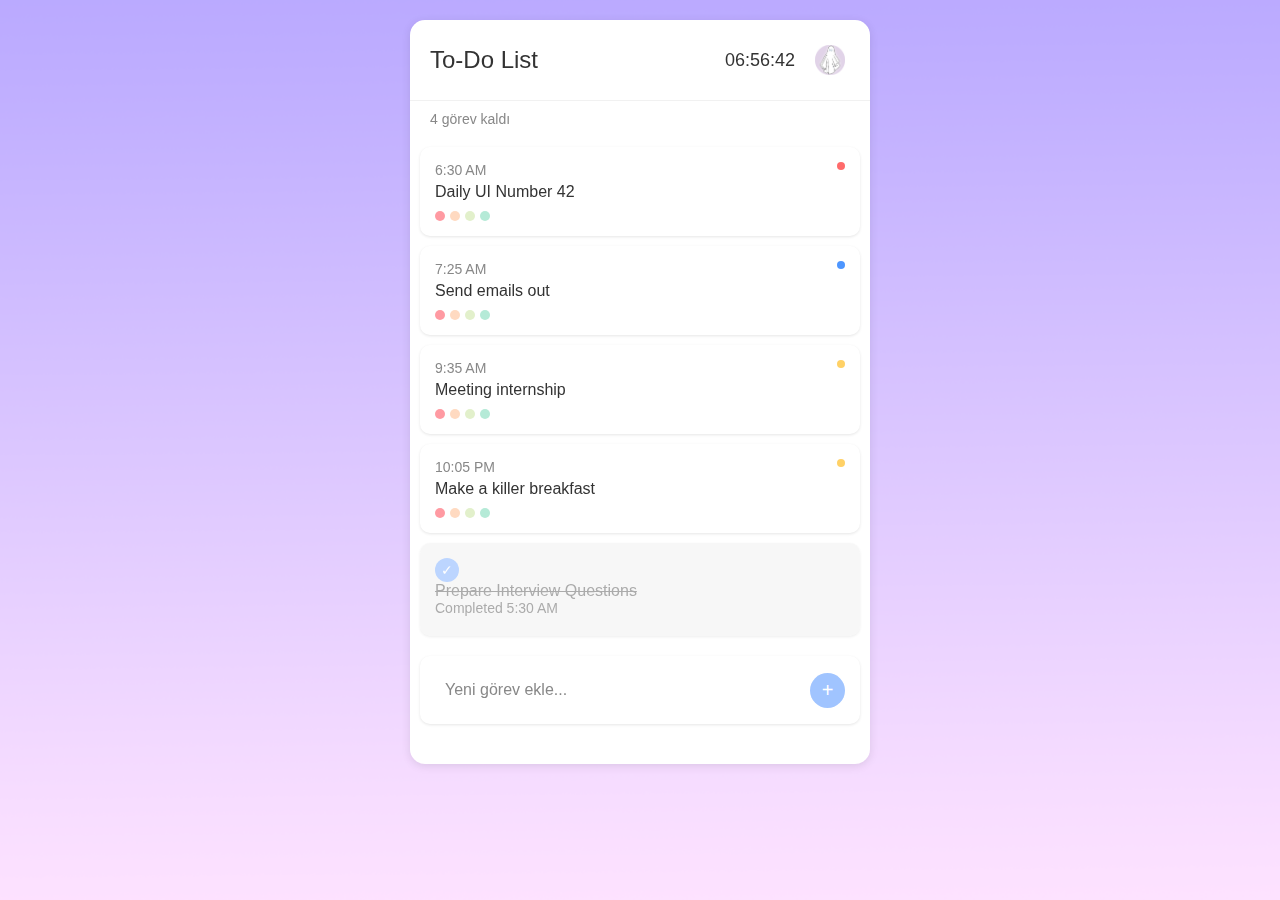
==== todolistson/index.html @ 9e3e080a "tamamlandi" ====
<!DOCTYPE html>
<html lang="tr">
<head>
    <meta charset="UTF-8">
    <meta name="viewport" content="width=device-width, initial-scale=1.0">
    <title>To-Do List</title>
    <link rel="stylesheet" href="styles.css">
</head>
<body>
    <div class="container">
        <div class="header">
            <h1>To-Do List</h1>
            <div class="header-controls">
                <div class="clock" id="clock">00:00:00</div>
                <button class="theme-toggle" id="themeToggle">
                    <img src="casperL.png" id="themeIcon" alt="Theme Icon">
                </button>
            </div>
        </div>
        <div class="remaining-tasks" id="remaining-count">3 görev kaldı</div>
        
        <div class="task-list" id="taskList">
            <!-- Görevler JavaScript ile eklenecek -->
        </div>
        
        <div class="add-task">
            <input type="text" id="newTask" placeholder="Yeni görev ekle...">
            <button class="add-button" id="addButton">+</button>
        </div>
    </div>

    <script>
        function toggleTheme() {
            const body = document.body;
            const themeIcon = document.getElementById('themeIcon');
            
            if (body.classList.contains('dark-mode')) {
                body.classList.remove('dark-mode');
                themeIcon.src = 'casperL.png';
                localStorage.setItem('theme', 'light');
            } else {
                body.classList.add('dark-mode');
                themeIcon.src = 'casperN.png';
                localStorage.setItem('theme', 'dark');
            }
        }

        // Sayfa yüklendiğinde tema kontrolü
        document.addEventListener('DOMContentLoaded', function() {
            const savedTheme = localStorage.getItem('theme');
            const themeIcon = document.getElementById('themeIcon');
            
            if (savedTheme === 'dark') {
                document.body.classList.add('dark-mode');
                themeIcon.src = 'casperN.png';
            } else {
                themeIcon.src = 'casperL.png';
            }

            // Tema değiştirme butonuna tıklama olayı ekle
            document.getElementById('themeToggle').addEventListener('click', toggleTheme);
        });
        
        // Saat fonksiyonu
        function updateClock() {
            const now = new Date();
            const hours = String(now.getHours()).padStart(2, '0');
            const minutes = String(now.getMinutes()).padStart(2, '0');
            const seconds = String(now.getSeconds()).padStart(2, '0');
            document.getElementById('clock').textContent = `${hours}:${minutes}:${seconds}`;
        }
        
        // Saati başlat
        setInterval(updateClock, 1000);
        updateClock();
        
        // Örnek görevler
        const tasks = [
            { time: '6:30 AM', content: 'Daily UI Number 42', color: 'red', status: 'active' },
            { time: '7:25 AM', content: 'Send emails out', color: 'blue', status: 'active' },
            { time: '9:35 AM', content: 'Meeting internship', color: 'yellow', status: 'active' },
            { time: '5:30 AM', content: 'Prepare Interview Questions', color: 'blue', status: 'completed' },
            { time: '10:05 PM', content: 'Make a killer breakfast', color: 'yellow', status: 'active' }
        ];
        
        // Görevleri render et
        function renderTasks() {
            const taskList = document.getElementById('taskList');
            taskList.innerHTML = '';
            
            // Önce aktif görevleri ekle
            tasks.filter(task => task.status === 'active').forEach(task => {
                const taskItem = document.createElement('div');
                taskItem.className = 'task-item';
                
                const indicator = document.createElement('div');
                indicator.className = `indicator ${task.color}`;
                
                const taskTime = document.createElement('div');
                taskTime.className = 'task-time';
                taskTime.textContent = task.time;
                
                const taskContent = document.createElement('div');
                taskContent.className = 'task-content';
                taskContent.textContent = task.content;
                
                const taskDots = document.createElement('div');
                taskDots.className = 'task-dots';
                
                // 4 renkli nokta ekle
                for (let i = 1; i <= 4; i++) {
                    const dot = document.createElement('div');
                    dot.className = `dot color${i}`;
                    taskDots.appendChild(dot);
                }
                
                taskItem.appendChild(indicator);
                taskItem.appendChild(taskTime);
                taskItem.appendChild(taskContent);
                taskItem.appendChild(taskDots);
                
                // Tıklama olayı - tamamlandı olarak işaretle
                taskItem.addEventListener('click', function() {
                    if (task.status === 'active') {
                        task.status = 'completed';
                    } else {
                        task.status = 'active';
                    }
                    renderTasks();
                    updateRemainingCount();
                });
                
                taskList.appendChild(taskItem);
            });
            
            // Sonra tamamlanmış görevleri ekle
            tasks.filter(task => task.status === 'completed').forEach(task => {
                const taskItem = document.createElement('div');
                taskItem.className = 'task-item completed';
                
                const completedIndicator = document.createElement('div');
                completedIndicator.className = 'completed-indicator';
                completedIndicator.innerHTML = '✓';
                
                const taskContent = document.createElement('div');
                taskContent.className = 'task-content';
                taskContent.textContent = task.content;
                
                const taskTime = document.createElement('div');
                taskTime.className = 'task-time';
                taskTime.textContent = 'Completed ' + task.time;
                
                taskItem.appendChild(completedIndicator);
                taskItem.appendChild(taskContent);
                taskItem.appendChild(taskTime);
                
                // Tıklama olayı - aktif olarak işaretle
                taskItem.addEventListener('click', function() {
                    if (task.status === 'active') {
                        task.status = 'completed';
                    } else {
                        task.status = 'active';
                    }
                    renderTasks();
                    updateRemainingCount();
                });
                
                taskList.appendChild(taskItem);
            });
        }
        
        // Kalan görev sayısını güncelle
        function updateRemainingCount() {
            const activeCount = tasks.filter(task => task.status === 'active').length;
            document.getElementById('remaining-count').textContent = `${activeCount} görev kaldı`;
        }
        
        // Yeni görev ekleme
        document.getElementById('addButton').addEventListener('click', function() {
            const newTaskInput = document.getElementById('newTask');
            const taskContent = newTaskInput.value.trim();
            
            if (taskContent !== '') {
                const now = new Date();
                const hours = now.getHours();
                const minutes = now.getMinutes();
                const ampm = hours >= 12 ? 'PM' : 'AM';
                const formattedHours = hours % 12 || 12;
                const formattedTime = `${formattedHours}:${String(minutes).padStart(2, '0')} ${ampm}`;
                
                // Rastgele renk seç
                const colors = ['red', 'blue', 'yellow'];
                const randomColor = colors[Math.floor(Math.random() * colors.length)];
                
                tasks.push({
                    time: formattedTime,
                    content: taskContent,
                    color: randomColor,
                    status: 'active'
                });
                
                newTaskInput.value = '';
                renderTasks();
                updateRemainingCount();
            }
        });
        
        // Enter tuşu ile görev ekleme
        document.getElementById('newTask').addEventListener('keypress', function(e) {
            if (e.key === 'Enter') {
                document.getElementById('addButton').click();
            }
        });
        
        // Sayfayı yükle
        renderTasks();
        updateRemainingCount();
    </script>
</body>
</html>
---- todolistson/styles.css ----
:root {
    --bg-color: #f5f5f5;
    --container-bg: white;
    --text-color: #333;
    --text-secondary: #888;
    --task-bg: white;
    --header-border: #f1f1f1;
    --shadow-color: rgba(0,0,0,0.1);
}

.dark-mode {
    --bg-color: #222;
    --container-bg: #333;
    --text-color: #f1f1f1;
    --text-secondary: #ccc;
    --task-bg: #444;
    --header-border: #555;
    --shadow-color: rgba(0,0,0,0.3);
    background-image: url('background.png');
}

* {
    margin: 0;
    padding: 0;
    box-sizing: border-box;
    font-family: 'Segoe UI', Tahoma, Geneva, Verdana, sans-serif;
}

body {
    background-color: var(--bg-color);
    padding: 20px;
    max-width: 500px;
    margin: 0 auto;
    transition: background-color 0.3s;
    background-image: url('background.png');
    background-repeat: no-repeat;
    background-position: center;
    background-size: cover;
    min-height: 100vh;
    position: relative;
}

body::before {
    content: '';
    position: fixed;
    top: 0;
    left: 0;
    width: 100%;
    height: 100%;
    background: rgba(0, 0, 0, 0);
    transition: background-color 0.3s;
    z-index: -1;
}

.dark-mode::before {
    background: rgba(0, 0, 0, 0.7);
}

.container {
    background-color: var(--container-bg);
    border-radius: 15px;
    overflow: hidden;
    box-shadow: 0 2px 10px var(--shadow-color);
    padding-bottom: 20px;
    transition: background-color 0.3s, box-shadow 0.3s;
}

.header {
    display: flex;
    justify-content: space-between;
    align-items: center;
    padding: 20px;
    border-bottom: 1px solid var(--header-border);
    transition: border-color 0.3s;
}

.header h1 {
    font-size: 24px;
    font-weight: 500;
    color: var(--text-color);
    transition: color 0.3s;
}

.header-controls {
    display: flex;
    align-items: center;
    gap: 15px;
}

.clock {
    font-size: 18px;
    font-weight: 500;
    color: var(--text-color);
    transition: color 0.3s;
}

.theme-toggle {
    cursor: pointer;
    width: 40px;
    height: 40px;
    display: flex;
    align-items: center;
    justify-content: center;
    border-radius: 50%;
    background: none;
    border: none;
    transition: background-color 0.3s;
}

.theme-toggle img {
    width: 30px;
    height: 30px;
    transition: opacity 0.3s;
}

.theme-toggle:hover {
    background-color: rgba(0,0,0,0.1);
}

.dark-mode .theme-toggle:hover {
    background-color: rgba(255,255,255,0.1);
}

.remaining-tasks {
    padding: 10px 20px;
    font-size: 14px;
    color: var(--text-secondary);
    transition: color 0.3s;
}

.task-list {
    padding: 0 10px;
}

.task-item {
    background-color: var(--task-bg);
    border-radius: 10px;
    margin: 10px 0;
    padding: 15px;
    box-shadow: 0 1px 3px var(--shadow-color);
    position: relative;
    cursor: pointer;
    transition: background-color 0.3s, box-shadow 0.3s;
}

.task-time {
    font-size: 14px;
    font-weight: 500;
    color: var(--text-secondary);
    margin-bottom: 5px;
    transition: color 0.3s;
}

.task-content {
    font-size: 16px;
    color: var(--text-color);
    transition: color 0.3s;
}

.task-dots {
    display: flex;
    margin-top: 10px;
}

.dot {
    width: 10px;
    height: 10px;
    border-radius: 50%;
    margin-right: 5px;
}

.color1 { background-color: #FF9AA2; }
.color2 { background-color: #FFDAC1; }
.color3 { background-color: #E2F0CB; }
.color4 { background-color: #B5EAD7; }

.indicator {
    width: 8px;
    height: 8px;
    border-radius: 50%;
    position: absolute;
    right: 15px;
    top: 15px;
}

.red { background-color: #FF6B6B; }
.blue { background-color: #4D96FF; }
.yellow { background-color: #FFD166; }

.add-task {
    display: flex;
    align-items: center;
    padding: 15px;
    background-color: var(--task-bg);
    border-radius: 10px;
    margin: 20px 10px;
    box-shadow: 0 1px 3px var(--shadow-color);
    transition: background-color 0.3s, box-shadow 0.3s;
}

.add-task input {
    flex: 1;
    border: none;
    padding: 10px;
    font-size: 16px;
    outline: none;
    background-color: transparent;
    color: var(--text-color);
    transition: color 0.3s;
}

.add-task input::placeholder {
    color: var(--text-secondary);
    transition: color 0.3s;
}

.add-button {
    background-color: #A0C4FF;
    color: white;
    border: none;
    width: 35px;
    height: 35px;
    border-radius: 50%;
    cursor: pointer;
    font-size: 20px;
    display: flex;
    align-items: center;
    justify-content: center;
}

.completed {
    background-color: rgba(150, 150, 150, 0.1);
    opacity: 0.7;
}

.completed .task-content {
    text-decoration: line-through;
    color: var(--text-secondary);
}

.completed-indicator {
    background-color: #A0C4FF;
    color: white;
    width: 24px;
    height: 24px;
    border-radius: 50%;
    display: flex;
    align-items: center;
    justify-content: center;
    margin-right: 10px;
    font-size: 14px;
}
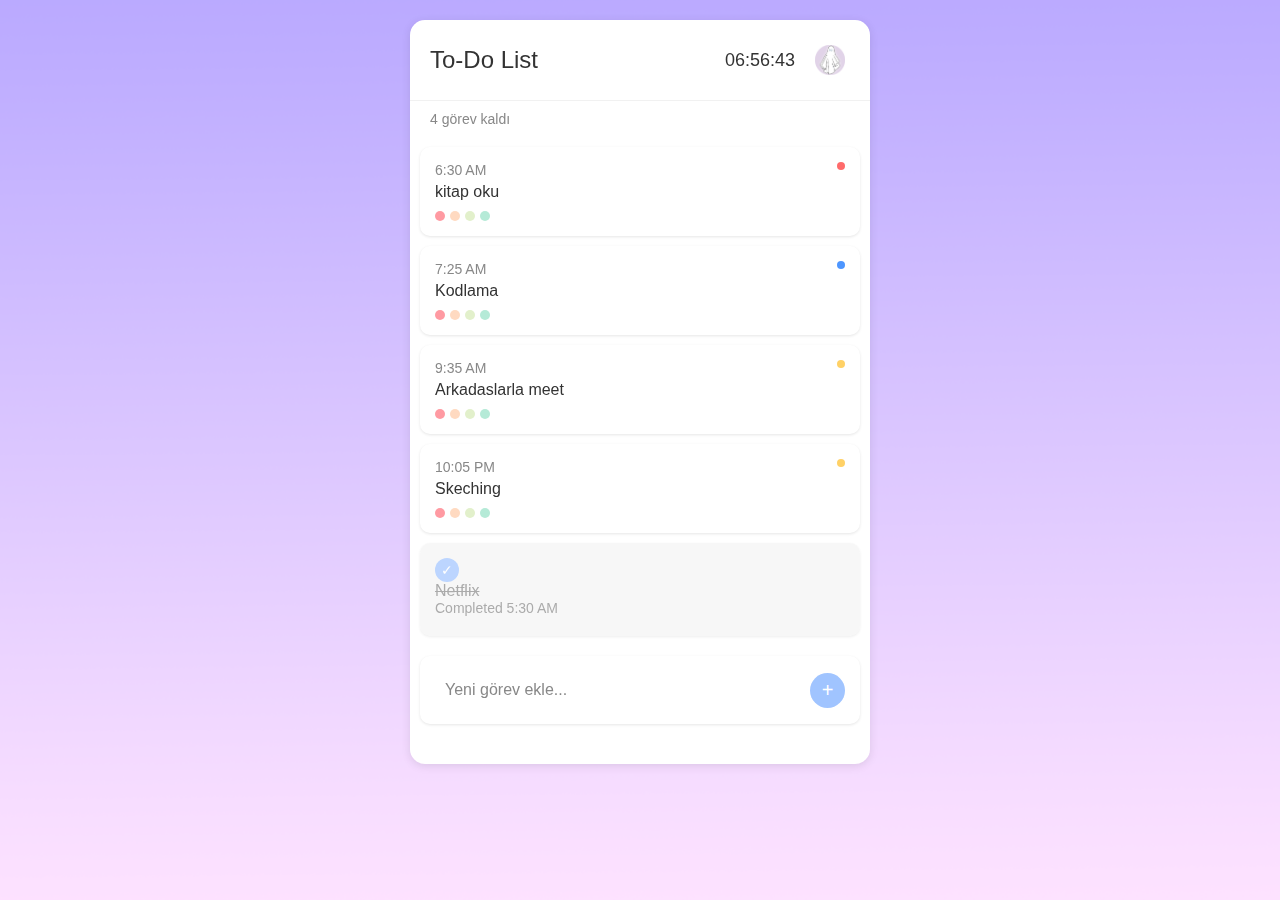
==== commit 9227e8a4: "tamamlandi" ====
--- a/todolistson/index.html
+++ b/todolistson/index.html
@@ -76,11 +76,11 @@
         
         // Örnek görevler
         const tasks = [
-            { time: '6:30 AM', content: 'Daily UI Number 42', color: 'red', status: 'active' },
-            { time: '7:25 AM', content: 'Send emails out', color: 'blue', status: 'active' },
-            { time: '9:35 AM', content: 'Meeting internship', color: 'yellow', status: 'active' },
-            { time: '5:30 AM', content: 'Prepare Interview Questions', color: 'blue', status: 'completed' },
-            { time: '10:05 PM', content: 'Make a killer breakfast', color: 'yellow', status: 'active' }
+            { time: '6:30 AM', content: 'kitap oku', color: 'red', status: 'active' },
+            { time: '7:25 AM', content: 'Kodlama', color: 'blue', status: 'active' },
+            { time: '9:35 AM', content: 'Arkadaslarla meet', color: 'yellow', status: 'active' },
+            { time: '5:30 AM', content: 'Netflix', color: 'blue', status: 'completed' },
+            { time: '10:05 PM', content: 'Skeching', color: 'yellow', status: 'active' }
         ];
         
         // Görevleri render et
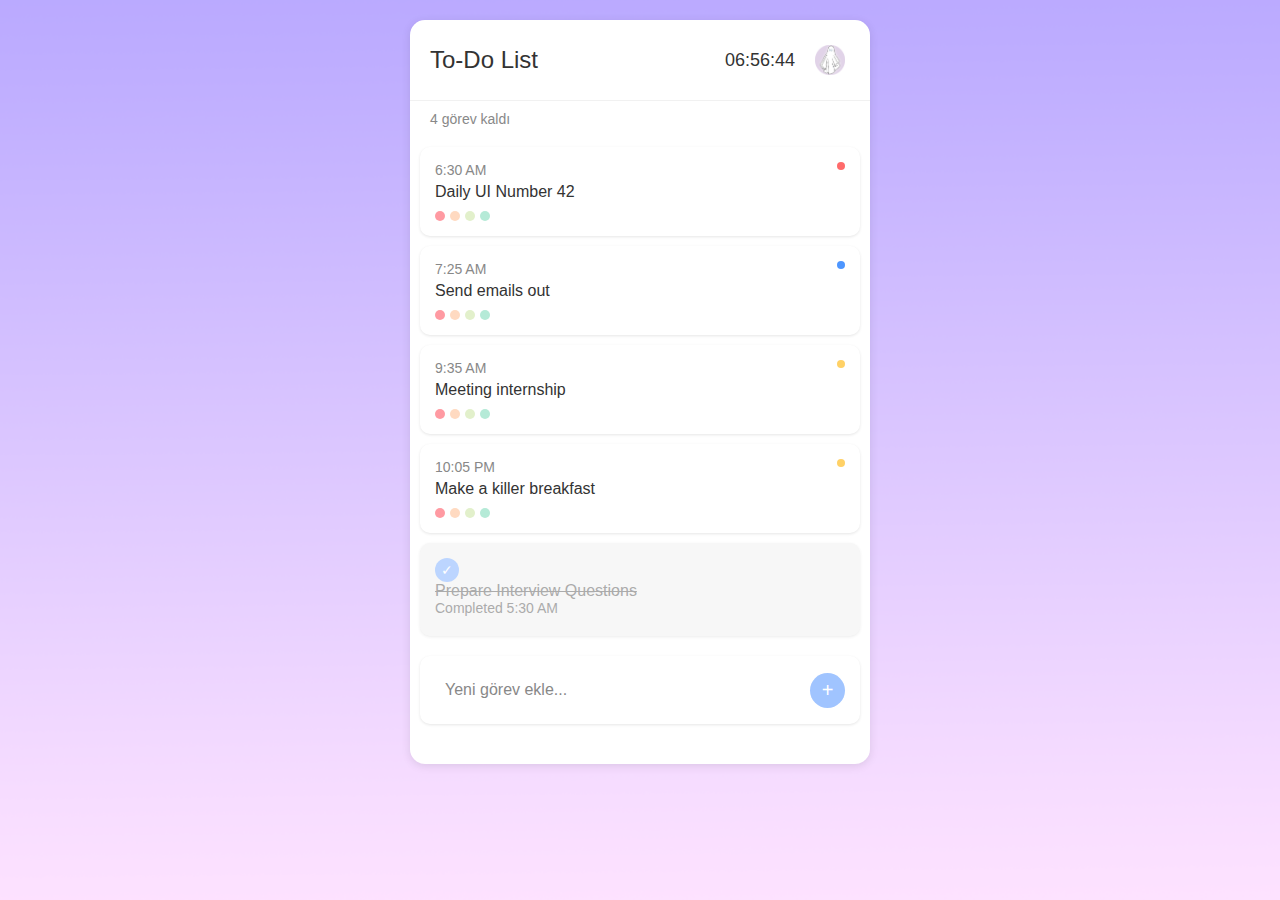
==== commit 3dad4b29: "tammalandi" ====
--- a/todolistson/index.html
+++ b/todolistson/index.html
@@ -76,11 +76,11 @@
         
         // Örnek görevler
         const tasks = [
-            { time: '6:30 AM', content: 'kitap oku', color: 'red', status: 'active' },
-            { time: '7:25 AM', content: 'Kodlama', color: 'blue', status: 'active' },
-            { time: '9:35 AM', content: 'Arkadaslarla meet', color: 'yellow', status: 'active' },
-            { time: '5:30 AM', content: 'Netflix', color: 'blue', status: 'completed' },
-            { time: '10:05 PM', content: 'Skeching', color: 'yellow', status: 'active' }
+            { time: '6:30 AM', content: 'Daily UI Number 42', color: 'red', status: 'active' },
+            { time: '7:25 AM', content: 'Send emails out', color: 'blue', status: 'active' },
+            { time: '9:35 AM', content: 'Meeting internship', color: 'yellow', status: 'active' },
+            { time: '5:30 AM', content: 'Prepare Interview Questions', color: 'blue', status: 'completed' },
+            { time: '10:05 PM', content: 'Make a killer breakfast', color: 'yellow', status: 'active' }
         ];
         
         // Görevleri render et
--- a/todolistson/styles.css
+++ b/todolistson/styles.css
@@ -37,23 +37,6 @@
     background-position: center;
     background-size: cover;
     min-height: 100vh;
-    position: relative;
-}
-
-body::before {
-    content: '';
-    position: fixed;
-    top: 0;
-    left: 0;
-    width: 100%;
-    height: 100%;
-    background: rgba(0, 0, 0, 0);
-    transition: background-color 0.3s;
-    z-index: -1;
-}
-
-.dark-mode::before {
-    background: rgba(0, 0, 0, 0.7);
 }
 
 .container {
